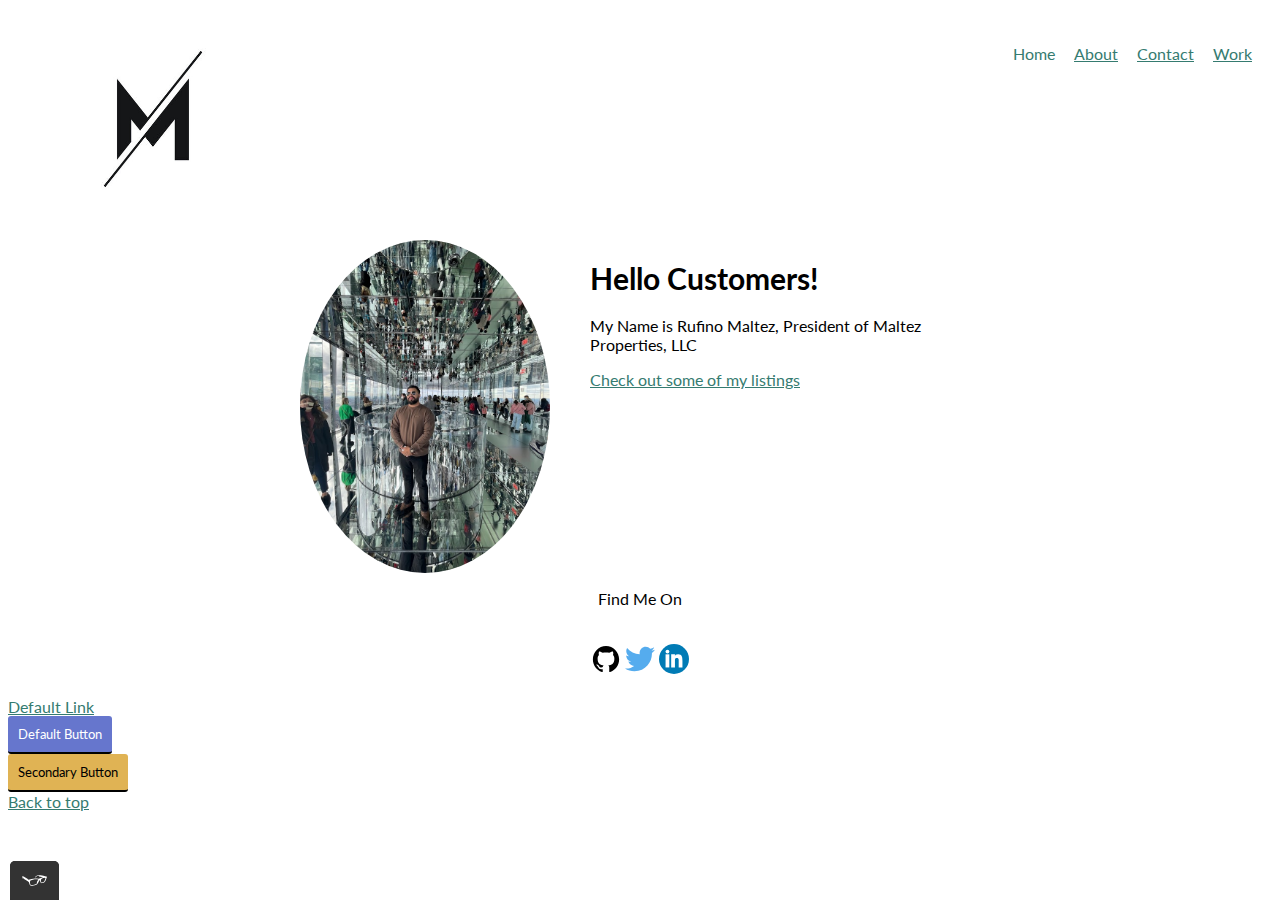
==== index.html @ c71a8b3b "Initial commit" ====
<!DOCTYPE html>
<html lang="en">

    <head>
        <meta charset="utf-8">
        <title>Maltez Properties, LLC</title>
        <link rel="shortcut icon" href="img/icons8-m-50.png" alt="favicon of letter M">
        <link rel="stylesheet" type="text/css" href="https://fonts.googleapis.com/css2?family=Lato:wght@100;300&display=swap">
        <link rel="stylesheet" type="text/css" href="css/styles.css">
        <link rel="stylesheet" type="text/css" href="css/style.production.css">
        <meta name="viewport" content="width=device-width, initial-scale=1">
    </head>
      
        
    <body>
        <header class="page-header">
            <img src="img/Maltez Properties logo.jpeg" alt="logo of Maltez Properties" class="page-header__item" id="imglogo"><!--Add Maltez Property logo here-->
            <nav class="main-navigation page-header__item">
                <ul role="menubar" class="navigation-list">
                    <li role="presentation">
                        <a href="index.html" role="menuitem" class="navigation-list__item navigation-list__item--active">Home</a>
                    </li>
                    <li role="presentation">
                        <a href="about.html" role="menuitem" class="navigation-list__item">About</a>
                    </li>
                    <li role="presentation">
                        <a href="contact.html" role="menuitem" class="navigation-list__item">Contact</a>
                    </li>
                    <li role="presentation">
                        <a href="work.html" role="menuitem" class="navigation-list__item">Work</a>
                    </li>
                </ul>
            </nav>
        </header>
        <div class="profile">
            <img src= "img/Portrait2.jpeg" class="profile__portrait" alt="Rufino Maltez Portrait"><!--Add Portrait picture here-->
            <h1>Hello Customers!</h1>
            <p>
                My Name is Rufino Maltez, <span>President</span> of Maltez Properties, LLC
            </p>
            <a href="#">Check out some of my listings</a>
        </div>
        <footer class="page-footer">
            <p>Find Me On</p>
            <div class="social-media">
             <img src="img/Github.svg" alt="Github">
             <img src="img/Twitter.svg" alt="Twitter">
             <img src="img/317750_linkedin_icon.svg" alt="LinkedIn">
            </div>
        </footer>
        <a href="#"> Default Link</a>
        <br>
        <button type="button">Default Button</button>
        <br>
        <button class="button__secondary">Secondary Button</button>
        <br>
        <a href="#">Back to top</a>
        <script src="js/tota11y.min.js"></script>
    </body>

</html>
---- css/styles.css ----
:root {
    --primary-color: #357b70;
    --secondary-color: #e0b354;
    --background-color: #c7bfbf;
    --visited-link: rgb(117, 41, 117);
    --border-bottom: #000000;
    --button-color: #6676cd;
    --secondary-text-color: white;
    --third-text-color: #000000;
  }

.header_title {
    /* no spacing to top and bottom and auto spacing to left and right, which centers the container horizontally */
    margin: 0 auto;
}

body {
    font-family: 'lato', sans-serif;
    font-weight: 400;
}
h1 {
    font-size: 30px;
    font-weight: 700;
}

h2 {
  font-size: 24px;
  font-weight: 700;
}

h3 {
    font-size: 18px;
    font-weight: 700;
}

a {
  color: var(--primary-color);
}

a:hover, a:focus {/* No underlining when hovering over a link */
  text-decoration: none;
}

a:visited {/* visited link */
  color: var(--visited-link);
}

a:active {/* selected link */
  color: var(--primary-color);
}

button, .button {/* overwrites browser defaults and resets the broder */
  border: none;
  font-family: inherit;/* styles the background color, font color, and tex decor of the button*/
  background-color: var(--button-color);
  color: var(--secondary-text-color);
  text-decoration: none;/* adds spacing to the button a battom border with a width od 2px, a type of solid, and a color in RGBA format */
  padding: 10px;
  border-radius: 3px;
  border-bottom: 2px solid var(--border-bottom);
  transition: opacity 0.2s;
}

button:hover, button:focus, .button:hover, .button:focus {
    cursor: pointer;/* reduces the opacity of the button to 80% */
    opacity: 0.8;
}

.button__secondary {
    background-color: var(--secondary-color);
    color: var(--third-text-color);
}

.navigation-list__item--active {
    text-decoration: none;
}

div {
    padding: 10px; /* adds a 10px inner spacing to all sides */
    margin: 10px; /* adds a 10px outer spacing to all sides */
    border: none /* attributes describe: thickness, type, color */
}

.aboutsection {
    text-align: center;
    display: flex;
    flex-flow: column;
    align-items: center;
}

.profile__portrait {
    float: left;
    height: auto;
    width: 250px;
    margin-right: 40px;
    border-radius: 50%;
}

.profile {
    max-width: 700px;
    margin: 0 auto;
}

* {
    box-sizing: border-box;
}

.page-footer {
    clear: both;
    display: flex;
    flex-direction: column;
    text-align: center;
}

.page-header {
    display: flex;
    width: 100%;
    padding: 20px;
}

.page-header__item {
    flex: 0 1 200px;
}

.page-header__item:last-child {
    flex-grow: 1;
    text-align: right;
}

.navigation-list {
    list-style-type: none;
}

.navigation-list li {
    display: inline-block;
    margin-left: 15px;
}



#imglogo {
    height: auto;
    width: 250px;
}

/* start grid fallback */
.grid__item {
    display: inline-block;
    width: 33%;
}
/* end grid fallback */

@supports (display: grid) {
.grid {
    display: grid;
    grid-template-columns: 1fr 1fr 1fr;
    grid-gap: 20px;
    margin: 0;
}
}

.grid {
    display: grid;
    grid-template-columns: 1fr 1fr 1fr;
    grid-gap: 20px;
}

.grid__item {
    background-color: var(--background-color);
    width: auto;
    min-height: auto;
    margin: 0;
}

.grid__item:last-child {
    grid-column-start: 3;
    grid-column-end: 3;
    grid-row-start: 1;
    grid-row-end: 3;
}

@media all and (max-width: 500px) {
    .grid {
        grid-template-columns: 1fr;
    }
}

@media all and (min-width: 500px) and (max-width: 750px) {
    .grid {
        grid-template-columns: 1fr 1fr;
    }
}

@media all and (max-width: 750px) {
    .grid {
        grid-gap: 10px
    }
    .grid__item:last-child {
        grid-column: auto/auto;
        grid-row: auto/auto;
    }
    h1 {
        font-size: 22px;
    }
}

@keyframes sun  {
    from {
        fill: #edc655;
    }
    to {
        fill: #f76414;
    }
}

@keyframes sun-set {
    from {
        transform: translate(2433.2px, -600.77px);
      }
      to {
        transform: translate(2433.2px, -500px);
      }
    }

@keyframes color-change2 {
    from {
        fill: #eaed55;
        opacity: 100%;
    }
    to {
        fill: #111e38;
        opacity: 50%;
    }
}

#path6619 {
   animation: 10s sun-set infinite alternate linear;
}

#svg3541 {
    animation: 10s color-change2 infinite alternate linear;
}
---- css/style.production.css ----
/*
* Prefixed by https://autoprefixer.github.io
* PostCSS: v8.4.14,
* Autoprefixer: v10.4.7
* Browsers: last 2 version
*/

.header_title {
    /* no spacing to top and bottom and auto spacing to left and right, which centers the container horizontally */
    margin: 0 auto;
}

body {
    font-family: 'lato', sans-serif;
    font-weight: 400;
}
h1 {
    font-size: 30px;
    font-weight: 700;
}

h2 {
  font-size: 24px;
  font-weight: 700;
}

h3 {
    font-size: 18px;
    font-weight: 700;
}

a {
  color: #357b70;
}

a:hover, a:focus {/* No underlining when hovering over a link */
  text-decoration: none;
}

a:visited {/* visited link */
  color: rgb(117, 41, 117);
}

a:active {/* selected link */
  color: #357b70;
}

button {/* overwrites browser defaults and resets the broder */
  border: none;
  font-family: inherit;/* styles the background color, font color, and tex decor of the button*/
  background-color: #6676cd;
  color: white;
  text-decoration: none;/* adds spacing to the button a battom border with a width od 2px, a type of solid, and a color in RGBA format */
  padding: 10px;
  border-radius: 3px;
  border-bottom: 2px solid #000000;
  -webkit-transition: opacity 0.2s;
  transition: opacity 0.2s;
}

.button {/* overwrites browser defaults and resets the broder */
  border: none;
  font-family: inherit;/* styles the background color, font color, and tex decor of the button*/
  background-color: #6676cd;
  color: white;
  text-decoration: none;/* adds spacing to the button a battom border with a width od 2px, a type of solid, and a color in RGBA format */
  padding: 10px;
  border-radius: 3px;
  border-bottom: 2px solid #000000;
  -webkit-transition: opacity 0.2s;
  transition: opacity 0.2s;
}

button:hover, button:focus, .button:hover, .button:focus {
    cursor: pointer;/* reduces the opacity of the button to 80% */
    opacity: 0.8;
}

.button__secondary {
    background-color: #e0b354;
    color: #000000;
}

.navigation-list__item--active {
    text-decoration: none;
}

div {
    padding: 10px; /* adds a 10px inner spacing to all sides */
    margin: 10px; /* adds a 10px outer spacing to all sides */
    border: none /* attributes describe: thickness, type, color */
}

.aboutsection {
    text-align: center;
    display: -webkit-box;
    display: -ms-flexbox;
    display: flex;
    -webkit-box-orient: vertical;
    -webkit-box-direction: normal;
        -ms-flex-flow: column;
            flex-flow: column;
    -webkit-box-align: center;
        -ms-flex-align: center;
            align-items: center;
}

.profile__portrait {
    float: left;
    height: auto;
    width: 250px;
    margin-right: 40px;
    border-radius: 50%;
}

.profile {
    max-width: 700px;
    margin: 0 auto;
}

* {
    -webkit-box-sizing: border-box;
            box-sizing: border-box;
}

.page-footer {
    clear: both;
    display: -webkit-box;
    display: -ms-flexbox;
    display: flex;
    -webkit-box-orient: vertical;
    -webkit-box-direction: normal;
        -ms-flex-direction: column;
            flex-direction: column;
    text-align: center;
}

.page-header {
    display: -webkit-box;
    display: -ms-flexbox;
    display: flex;
    width: 100%;
    padding: 20px;
}

.page-header__item {
    -webkit-box-flex: 0;
        -ms-flex: 0 1 200px;
            flex: 0 1 200px;
}

.page-header__item:last-child {
    -webkit-box-flex: 1;
        -ms-flex-positive: 1;
            flex-grow: 1;
    text-align: right;
}

.navigation-list {
    list-style-type: none;
}

.navigation-list li {
    display: inline-block;
    margin-left: 15px;
}



#imglogo {
    height: auto;
    width: 250px;
}

/* start grid fallback */
.grid__item {
    display: inline-block;
    width: 33%;
}
/* end grid fallback */

@supports (display: grid) {
.grid {
    display: -ms-grid;
    display: grid;
    -ms-grid-columns: 1fr 20px 1fr 20px 1fr;
    grid-template-columns: 1fr 1fr 1fr;
    grid-gap: 20px;
    margin: 0;
}
}

.grid {
    display: -ms-grid;
    display: grid;
    -ms-grid-columns: 1fr 20px 1fr 20px 1fr;
    grid-template-columns: 1fr 1fr 1fr;
    grid-gap: 20px;
}

.grid__item {
    background-color: #c7bfbf;
    width: auto;
    min-height: auto;
    margin: 0;
}

.grid__item:last-child {
    -ms-grid-column: 3;
        grid-column-start: 3;
    -ms-grid-column-span: 0;
    grid-column-end: 3;
    -ms-grid-row: 1;
        grid-row-start: 1;
    -ms-grid-row-span: 2;
    grid-row-end: 3;
}

@media all and (max-width: 500px) {
    .grid {
        -ms-grid-columns: 1fr;
        grid-template-columns: 1fr;
    }
}

@media all and (min-width: 500px) and (max-width: 750px) {
    .grid {
        -ms-grid-columns: 1fr 20px 1fr;
        grid-template-columns: 1fr 1fr;
    }
}

@media all and (max-width: 750px) {
    .grid {
        grid-gap: 10px
    }
    .grid__item:last-child {
        grid-column: auto/auto;
        grid-row: auto/auto;
    }
    h1 {
        font-size: 22px;
    }
}

@-webkit-keyframes sun  {
    from {
        fill: #edc655;
    }
    to {
        fill: #f76414;
    }
}

@keyframes sun  {
    from {
        fill: #edc655;
    }
    to {
        fill: #f76414;
    }
}

@-webkit-keyframes sun-set {
    from {
        -webkit-transform: translate(2433.2px, -600.77px);
                transform: translate(2433.2px, -600.77px);
      }
      to {
        -webkit-transform: translate(2433.2px, -500px);
                transform: translate(2433.2px, -500px);
      }
    }

@keyframes sun-set {
    from {
        -webkit-transform: translate(2433.2px, -600.77px);
                transform: translate(2433.2px, -600.77px);
      }
      to {
        -webkit-transform: translate(2433.2px, -500px);
                transform: translate(2433.2px, -500px);
      }
    }

@-webkit-keyframes color-change2 {
    from {
        fill: #eaed55;
        opacity: 100%;
    }
    to {
        fill: #111e38;
        opacity: 50%;
    }
}

@keyframes color-change2 {
    from {
        fill: #eaed55;
        opacity: 100%;
    }
    to {
        fill: #111e38;
        opacity: 50%;
    }
}

#path6619 {
   -webkit-animation: 10s sun-set infinite alternate linear;
           animation: 10s sun-set infinite alternate linear;
}

#svg3541 {
    -webkit-animation: 10s color-change2 infinite alternate linear;
            animation: 10s color-change2 infinite alternate linear;
}
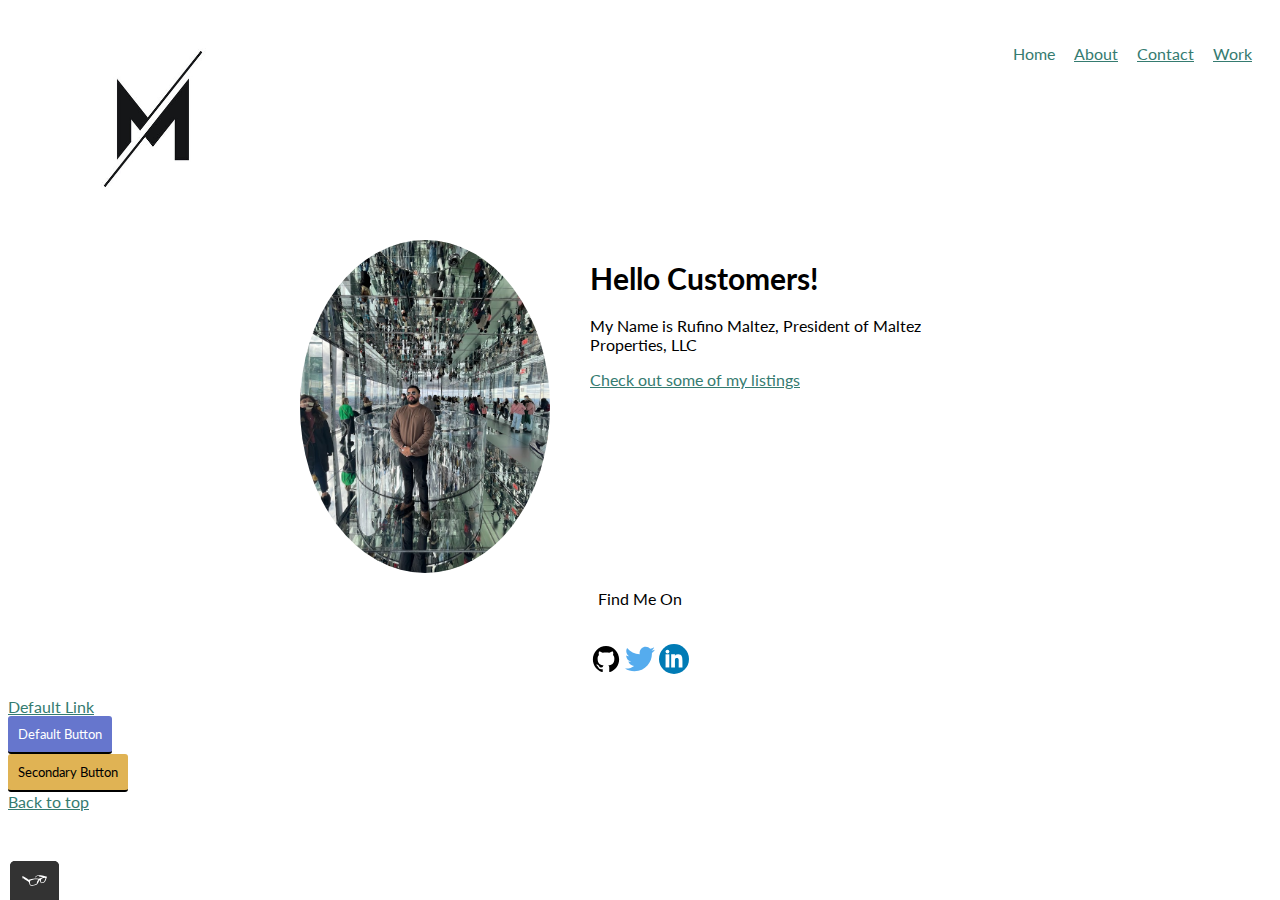
==== commit e32d39d3: "Revert "Changed title a 3rd time"" ====
(no text change in the page or its own stylesheets)
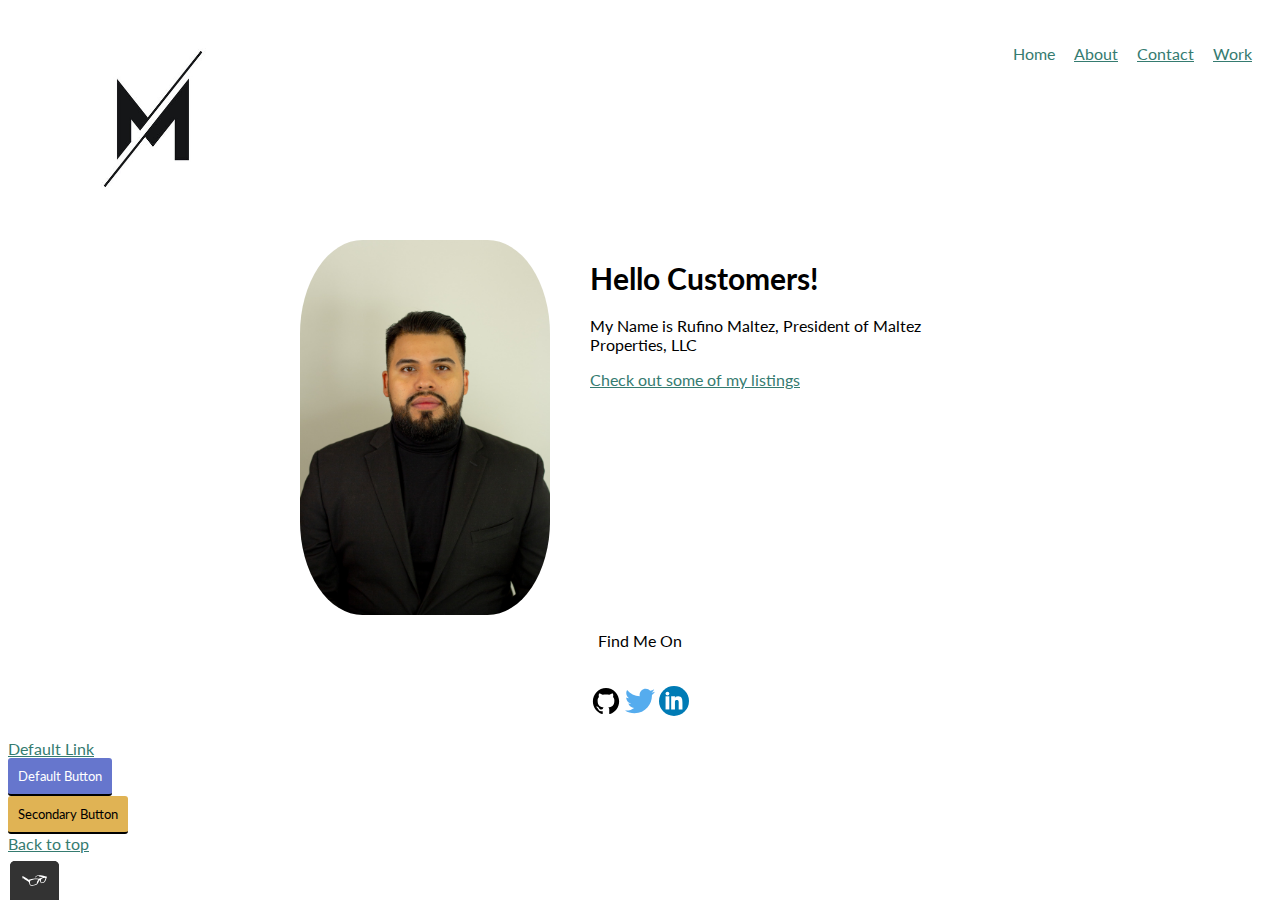
==== commit aac3dc37: "Changed the portrait picture sizing" ====
--- a/index.html
+++ b/index.html
@@ -33,7 +33,7 @@
             </nav>
         </header>
         <div class="profile">
-            <img src= "img/Portrait2.jpeg" class="profile__portrait" alt="Rufino Maltez Portrait"><!--Add Portrait picture here-->
+            <img src="img/Final Portrait Picture.jpg" class="profile__portrait" alt="Rufino Maltez Portrait"><!--Add Portrait picture here-->
             <h1>Hello Customers!</h1>
             <p>
                 My Name is Rufino Maltez, <span>President</span> of Maltez Properties, LLC
--- a/css/styles.css
+++ b/css/styles.css
@@ -2,7 +2,7 @@
     --primary-color: #357b70;
     --secondary-color: #e0b354;
     --background-color: #c7bfbf;
-    --visited-link: rgb(117, 41, 117);
+    --visited-link: rgb(0, 0, 0);
     --border-bottom: #000000;
     --button-color: #6676cd;
     --secondary-text-color: white;
@@ -91,9 +91,9 @@
 .profile__portrait {
     float: left;
     height: auto;
-    width: 250px;
+    width: 265px;
     margin-right: 40px;
-    border-radius: 50%;
+    border-radius: 20%;
 }
 
 .profile {
--- a/css/style.production.css
+++ b/css/style.production.css
@@ -38,11 +38,11 @@
 }
 
 a:visited {/* visited link */
-  color: rgb(117, 41, 117);
+  color: rgb(0, 0, 0);
 }
 
 a:active {/* selected link */
-  color: #357b70;
+  color: #1d7195;
 }
 
 button {/* overwrites browser defaults and resets the broder */
@@ -110,7 +110,7 @@
     height: auto;
     width: 250px;
     margin-right: 40px;
-    border-radius: 50%;
+    border-radius: 25%;
 }
 
 .profile {
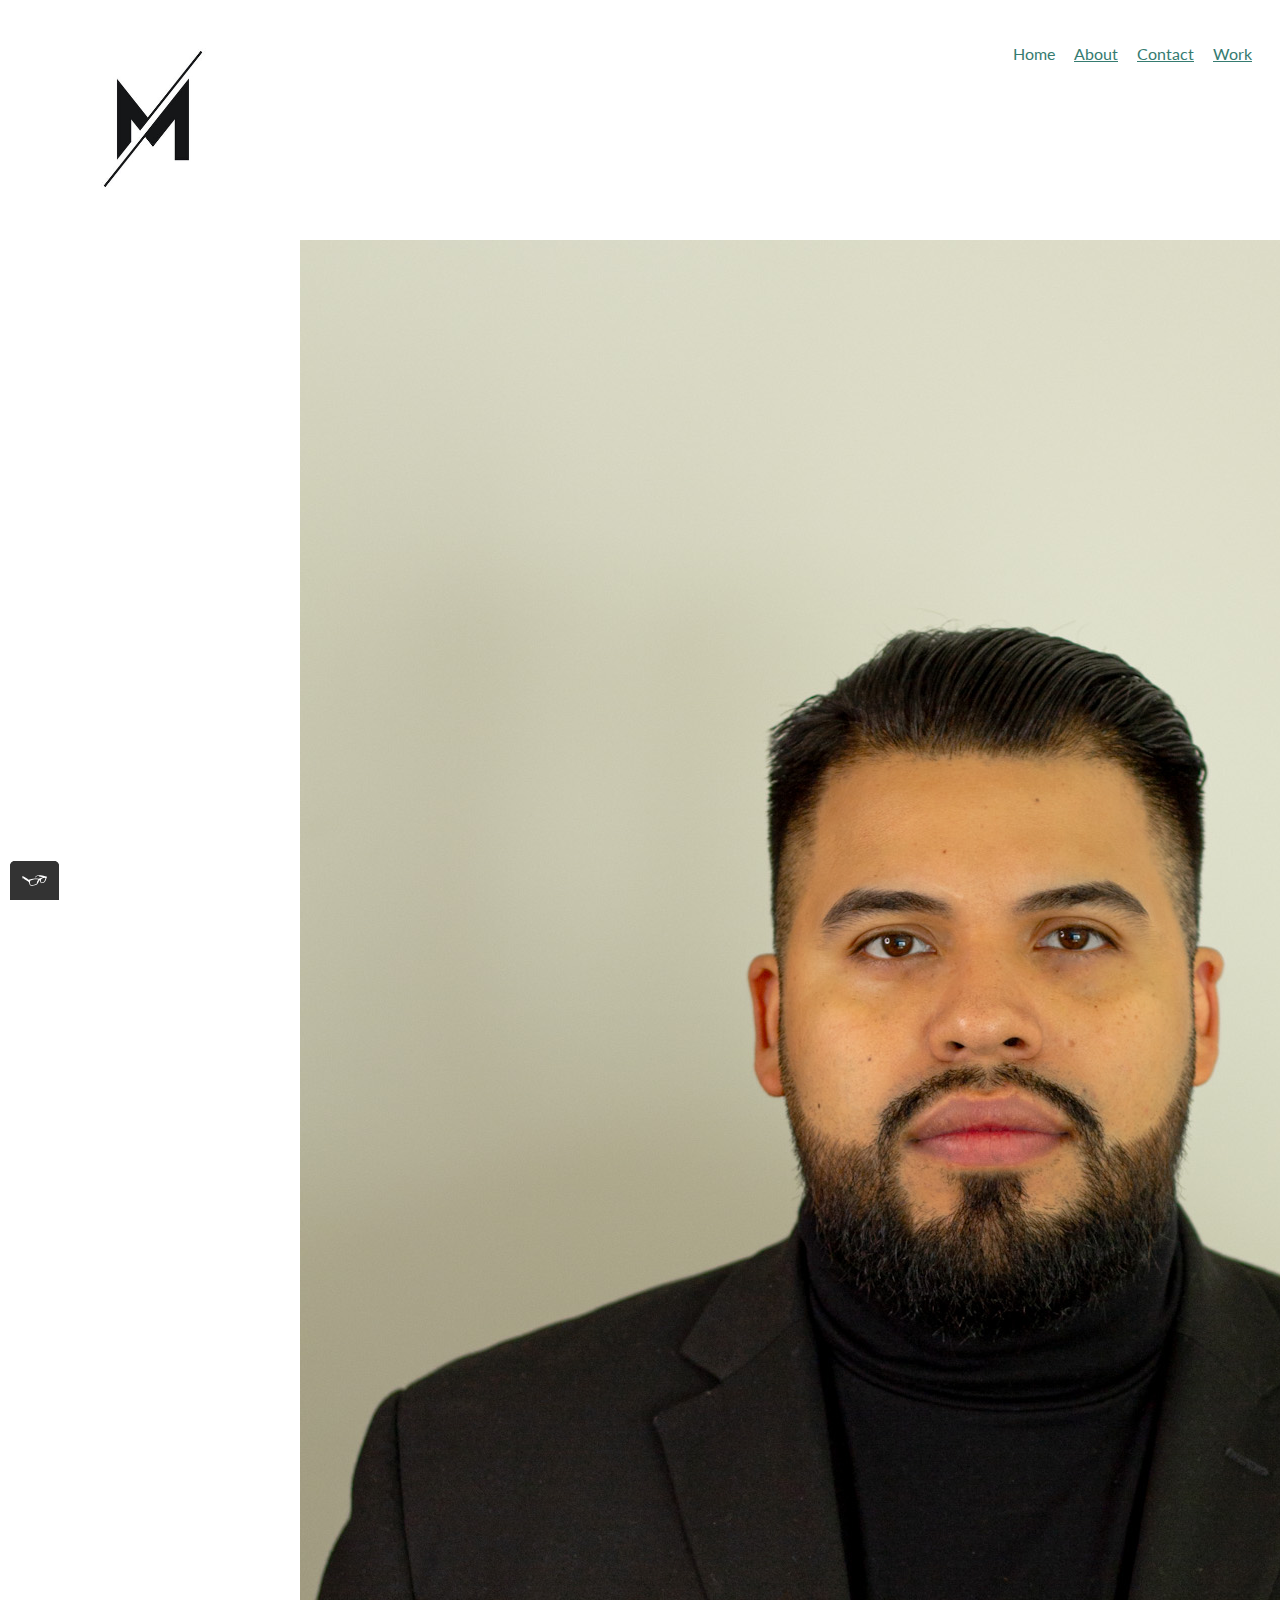
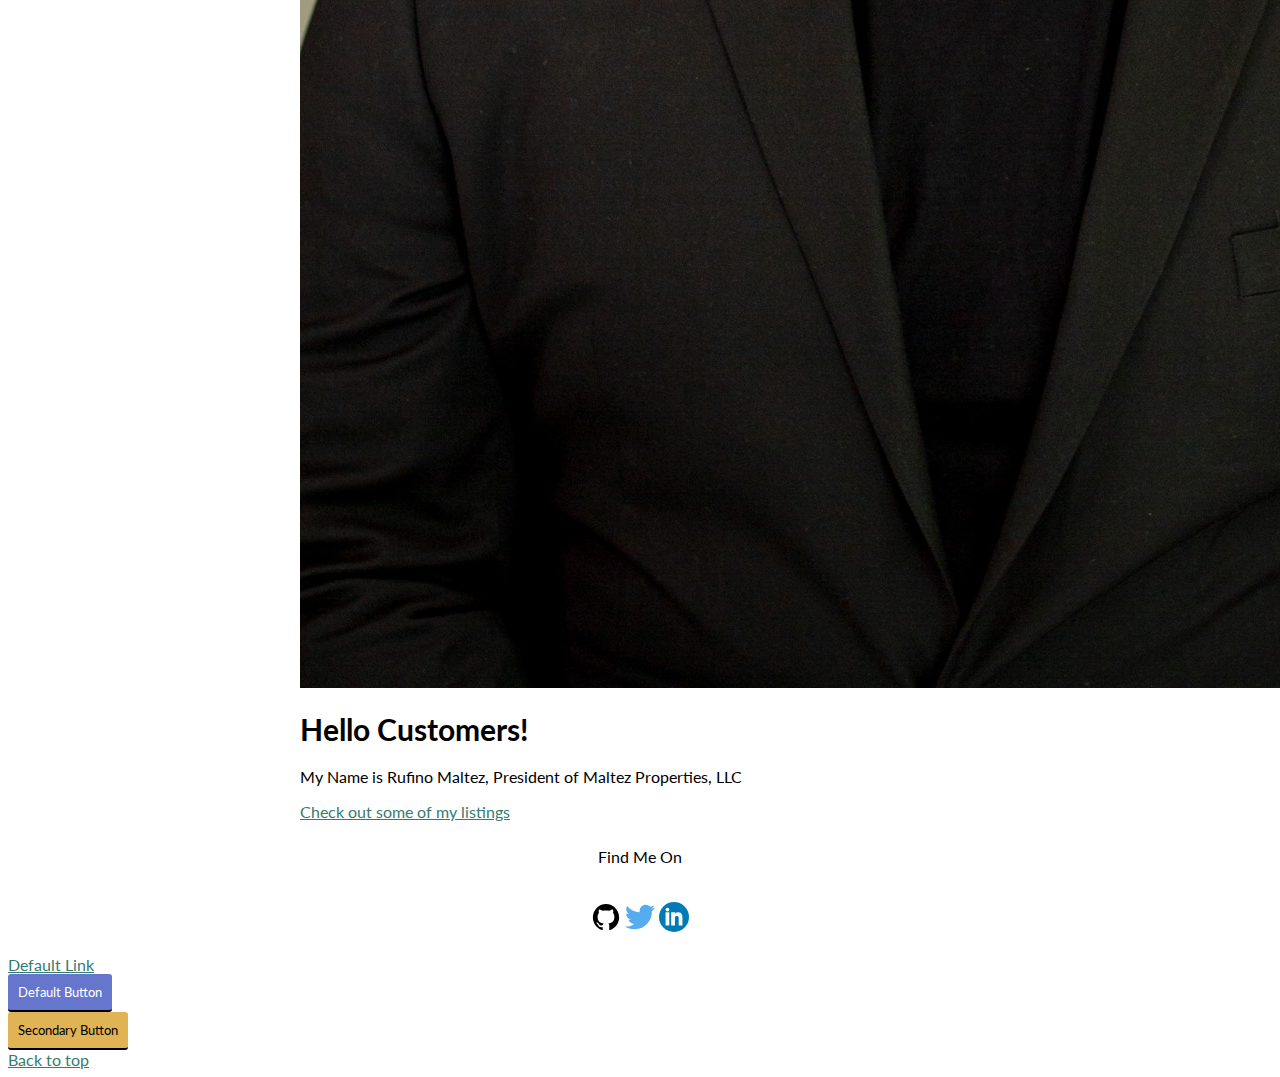
==== commit ca320979: "Updated Index with lint" ====
--- a/index.html
+++ b/index.html
@@ -1,61 +1,65 @@
 <!DOCTYPE html>
 <html lang="en">
 
-    <head>
-        <meta charset="utf-8">
-        <title>Maltez Properties, LLC</title>
-        <link rel="shortcut icon" href="img/icons8-m-50.png" alt="favicon of letter M">
-        <link rel="stylesheet" type="text/css" href="https://fonts.googleapis.com/css2?family=Lato:wght@100;300&display=swap">
-        <link rel="stylesheet" type="text/css" href="css/styles.css">
-        <link rel="stylesheet" type="text/css" href="css/style.production.css">
-        <meta name="viewport" content="width=device-width, initial-scale=1">
-    </head>
-      
-        
-    <body>
-        <header class="page-header">
-            <img src="img/Maltez Properties logo.jpeg" alt="logo of Maltez Properties" class="page-header__item" id="imglogo"><!--Add Maltez Property logo here-->
-            <nav class="main-navigation page-header__item">
-                <ul role="menubar" class="navigation-list">
-                    <li role="presentation">
-                        <a href="index.html" role="menuitem" class="navigation-list__item navigation-list__item--active">Home</a>
-                    </li>
-                    <li role="presentation">
-                        <a href="about.html" role="menuitem" class="navigation-list__item">About</a>
-                    </li>
-                    <li role="presentation">
-                        <a href="contact.html" role="menuitem" class="navigation-list__item">Contact</a>
-                    </li>
-                    <li role="presentation">
-                        <a href="work.html" role="menuitem" class="navigation-list__item">Work</a>
-                    </li>
-                </ul>
-            </nav>
-        </header>
-        <div class="profile">
-            <img src="img/Final Portrait Picture.jpg" class="profile__portrait" alt="Rufino Maltez Portrait"><!--Add Portrait picture here-->
-            <h1>Hello Customers!</h1>
-            <p>
-                My Name is Rufino Maltez, <span>President</span> of Maltez Properties, LLC
-            </p>
-            <a href="#">Check out some of my listings</a>
+<head>
+    <meta charset="utf-8">
+    <title>Maltez Properties, LLC</title>
+    <link rel="shortcut icon" href="img/icons8-m-50.png" alt="favicon of letter M">
+    <link rel="stylesheet" type="text/css"
+        href="https://fonts.googleapis.com/css2?family=Lato:wght@100;300&display=swap">
+    <link rel="stylesheet" type="text/css" href="css/styles.css">
+    <link rel="stylesheet" type="text/css" href="css/style.production.css">
+    <meta name="viewport" content="width=device-width, initial-scale=1">
+</head>
+
+
+<body>
+    <header class="page-header">
+        <img src="img/Maltez Properties logo.jpeg" alt="logo of Maltez Properties" class="page-header__item"
+            id="imglogo"><!--Add Maltez Property logo here-->
+        <nav class="main-navigation page-header__item">
+            <ul role="menubar" class="navigation-list">
+                <li role="presentation">
+                    <a href="index.html" role="menuitem"
+                        class="navigation-list__item navigation-list__item--active">Home</a>
+                </li>
+                <li role="presentation">
+                    <a href="about.html" role="menuitem" class="navigation-list__item">About</a>
+                </li>
+                <li role="presentation">
+                    <a href="contact.html" role="menuitem" class="navigation-list__item">Contact</a>
+                </li>
+                <li role="presentation">
+                    <a href="work.html" role="menuitem" class="navigation-list__item">Work</a>
+                </li>
+            </ul>
+        </nav>
+    </header>
+    <div class="profile">
+        <img src="img/Final Portrait Picture.jpg" class="profil e__portrait"
+            alt="Rufino Maltez Portrait"><!--Add Portrait picture here-->
+        <h1>Hello Customers!</h1>
+        <p>
+            My Name is Rufino Maltez, <span>President</span> of Maltez Properties, LLC
+        </p>
+        <a href="#">Check out some of my listings</a>
+    </div>
+    <footer class="page-footer">
+        <p>Find Me On</p>
+        <div class="social-media">
+            <img src="img/Github.svg" alt="Github">
+            <img src="img/Twitter.svg" alt="Twitter">
+            <img src="img/317750_linkedin_icon.svg" alt="LinkedIn">
         </div>
-        <footer class="page-footer">
-            <p>Find Me On</p>
-            <div class="social-media">
-             <img src="img/Github.svg" alt="Github">
-             <img src="img/Twitter.svg" alt="Twitter">
-             <img src="img/317750_linkedin_icon.svg" alt="LinkedIn">
-            </div>
-        </footer>
-        <a href="#"> Default Link</a>
-        <br>
-        <button type="button">Default Button</button>
-        <br>
-        <button class="button__secondary">Secondary Button</button>
-        <br>
-        <a href="#">Back to top</a>
-        <script src="js/tota11y.min.js"></script>
-    </body>
+    </footer>
+    <a href="#"> Default Link</a>
+    <br>
+    <button type="button">Default Button</button>
+    <br>
+    <button class="button__secondary">Secondary Button</button>
+    <br>
+    <a href="#">Back to top</a>
+    <script src="js/tota11y.min.js"></script>
+</body>
 
 </html>--- a/css/styles.css
+++ b/css/styles.css
@@ -3,11 +3,11 @@
     --secondary-color: #e0b354;
     --background-color: #c7bfbf;
     --visited-link: rgb(0, 0, 0);
-    --border-bottom: #000000;
+    --border-bottom: #0000;
     --button-color: #6676cd;
     --secondary-text-color: white;
-    --third-text-color: #000000;
-  }
+    --third-text-color: #0000;
+}
 
 .header_title {
     /* no spacing to top and bottom and auto spacing to left and right, which centers the container horizontally */
@@ -18,14 +18,15 @@
     font-family: 'lato', sans-serif;
     font-weight: 400;
 }
+
 h1 {
     font-size: 30px;
     font-weight: 700;
 }
 
 h2 {
-  font-size: 24px;
-  font-weight: 700;
+    font-size: 24px;
+    font-weight: 700;
 }
 
 h3 {
@@ -34,35 +35,47 @@
 }
 
 a {
-  color: var(--primary-color);
-}
-
-a:hover, a:focus {/* No underlining when hovering over a link */
-  text-decoration: none;
-}
-
-a:visited {/* visited link */
-  color: var(--visited-link);
-}
-
-a:active {/* selected link */
-  color: var(--primary-color);
-}
-
-button, .button {/* overwrites browser defaults and resets the broder */
-  border: none;
-  font-family: inherit;/* styles the background color, font color, and tex decor of the button*/
-  background-color: var(--button-color);
-  color: var(--secondary-text-color);
-  text-decoration: none;/* adds spacing to the button a battom border with a width od 2px, a type of solid, and a color in RGBA format */
-  padding: 10px;
-  border-radius: 3px;
-  border-bottom: 2px solid var(--border-bottom);
-  transition: opacity 0.2s;
-}
-
-button:hover, button:focus, .button:hover, .button:focus {
-    cursor: pointer;/* reduces the opacity of the button to 80% */
+    color: var(--primary-color);
+}
+
+a:hover,
+a:focus {
+    /* No underlining when hovering over a link */
+    text-decoration: none;
+}
+
+a:visited {
+    /* visited link */
+    color: var(--visited-link);
+}
+
+a:active {
+    /* selected link */
+    color: var(--primary-color);
+}
+
+button,
+.button {
+    /* overwrites browser defaults and resets the broder */
+    border: none;
+    font-family: inherit;
+    /* styles the background color, font color, and tex decor of the button*/
+    background-color: var(--button-color);
+    color: var(--secondary-text-color);
+    text-decoration: none;
+    /* adds spacing to the button a battom border with a width od 2px, a type of solid, and a color in RGBA format */
+    padding: 10px;
+    border-radius: 3px;
+    border-bottom: 2px solid var(--border-bottom);
+    transition: opacity 0.2s;
+}
+
+button:hover,
+button:focus,
+.button:hover,
+.button:focus {
+    cursor: pointer;
+    /* reduces the opacity of the button to 80% */
     opacity: 0.8;
 }
 
@@ -76,9 +89,12 @@
 }
 
 div {
-    padding: 10px; /* adds a 10px inner spacing to all sides */
-    margin: 10px; /* adds a 10px outer spacing to all sides */
-    border: none /* attributes describe: thickness, type, color */
+    padding: 10px;
+    /* adds a 10px inner spacing to all sides */
+    margin: 10px;
+    /* adds a 10px outer spacing to all sides */
+    border: none
+        /* attributes describe: thickness, type, color */
 }
 
 .aboutsection {
@@ -148,15 +164,16 @@
     display: inline-block;
     width: 33%;
 }
+
 /* end grid fallback */
 
 @supports (display: grid) {
-.grid {
-    display: grid;
-    grid-template-columns: 1fr 1fr 1fr;
-    grid-gap: 20px;
-    margin: 0;
-}
+    .grid {
+        display: grid;
+        grid-template-columns: 1fr 1fr 1fr;
+        grid-gap: 20px;
+        margin: 0;
+    }
 }
 
 .grid {
@@ -195,19 +212,22 @@
     .grid {
         grid-gap: 10px
     }
+
     .grid__item:last-child {
         grid-column: auto/auto;
         grid-row: auto/auto;
     }
+
     h1 {
         font-size: 22px;
     }
 }
 
-@keyframes sun  {
+@keyframes sun {
     from {
         fill: #edc655;
     }
+
     to {
         fill: #f76414;
     }
@@ -216,17 +236,19 @@
 @keyframes sun-set {
     from {
         transform: translate(2433.2px, -600.77px);
-      }
-      to {
+    }
+
+    to {
         transform: translate(2433.2px, -500px);
-      }
-    }
+    }
+}
 
 @keyframes color-change2 {
     from {
         fill: #eaed55;
         opacity: 100%;
     }
+
     to {
         fill: #111e38;
         opacity: 50%;
@@ -234,9 +256,9 @@
 }
 
 #path6619 {
-   animation: 10s sun-set infinite alternate linear;
+    animation: 10s sun-set infinite alternate linear;
 }
 
 #svg3541 {
     animation: 10s color-change2 infinite alternate linear;
-}
+}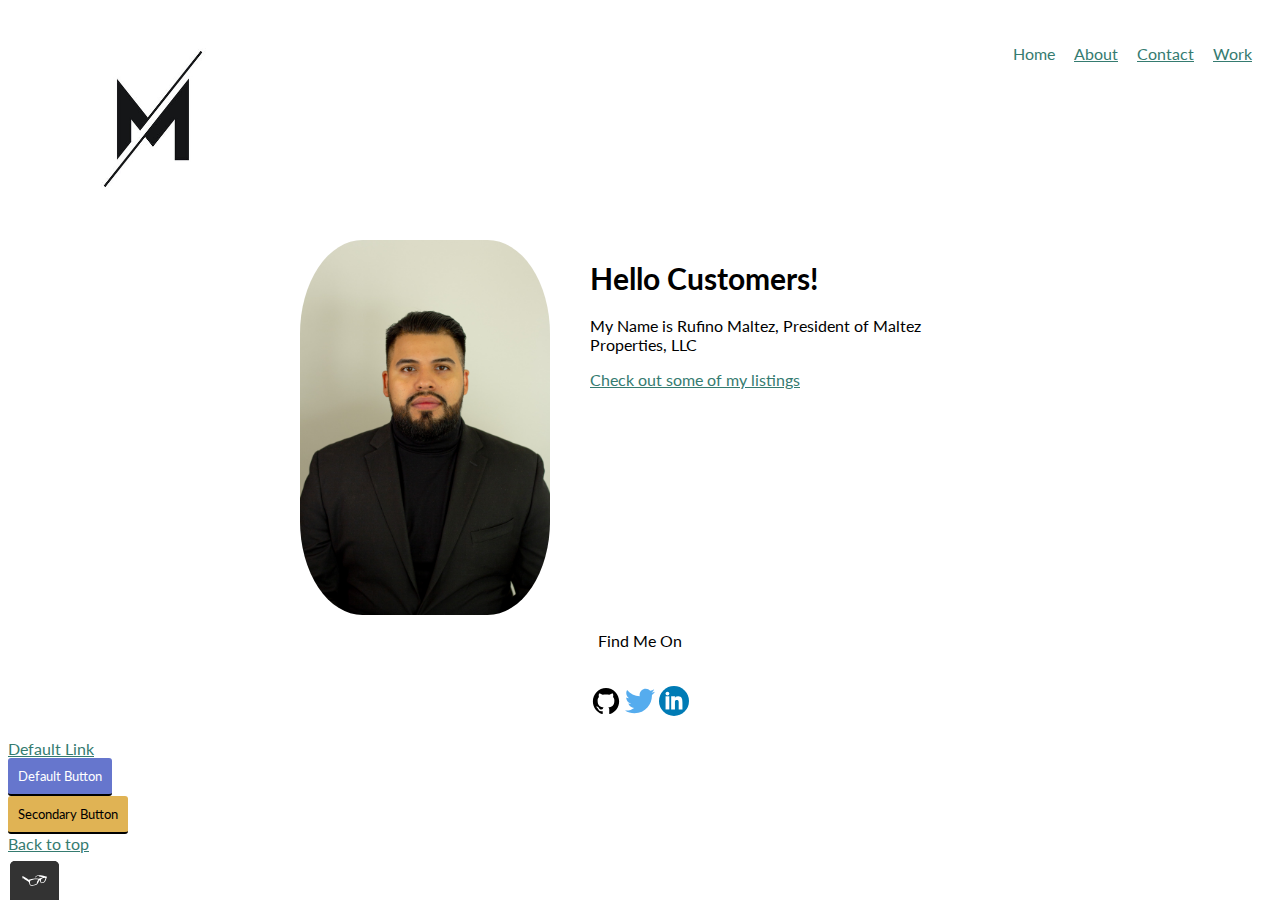
==== commit e2246abc: "Edited Class for portrait" ====
--- a/index.html
+++ b/index.html
@@ -36,7 +36,7 @@
         </nav>
     </header>
     <div class="profile">
-        <img src="img/Final Portrait Picture.jpg" class="profil e__portrait"
+        <img src="img/Final Portrait Picture.jpg" class="profile__portrait"
             alt="Rufino Maltez Portrait"><!--Add Portrait picture here-->
         <h1>Hello Customers!</h1>
         <p>
